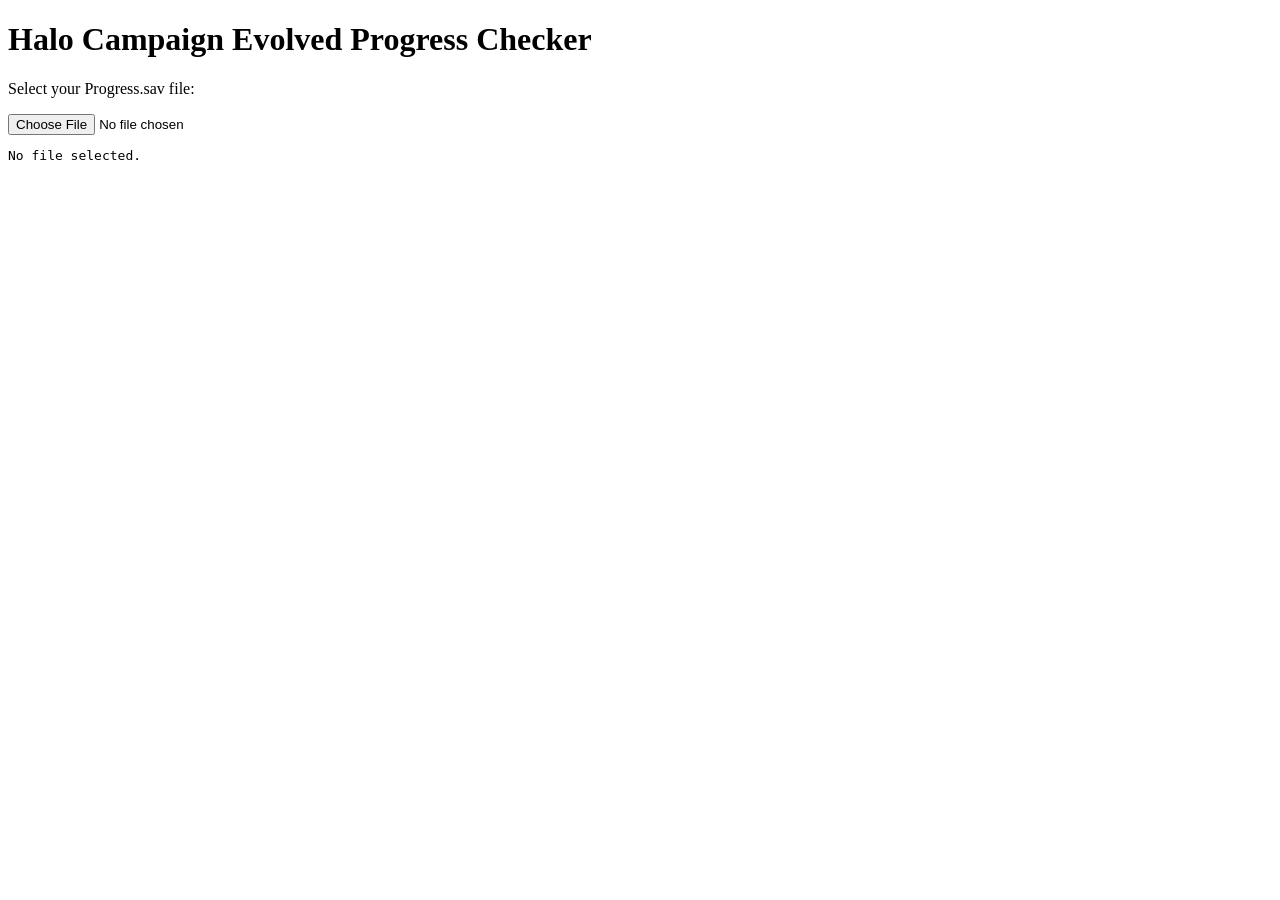
==== index.html @ 57144bbd "Add initial HTML structure for progress checker" ====
<!DOCTYPE html>
<html lang="en">
<head>
    <meta charset="UTF-8">
    <meta name="viewport" content="width=device-width, initial-scale=1.0">
    <title>Halo Campaign Evolved Progress Checker</title>
</head>
<body>
    <h1>Halo Campaign Evolved Progress Checker</h1>

    <p>Select your Progress.sav file:</p>

    <input type="file" id="saveFile" accept=".sav">

    <pre id="output">No file selected.</pre>

    <script>
        const input = document.getElementById("saveFile");
        const output = document.getElementById("output");

        input.addEventListener("change", () => {
            const file = input.files[0];

            if (!file) {
                output.textContent = "No file selected.";
                return;
            }

            output.textContent =
                `File loaded:\n` +
                `Name: ${file.name}\n` +
                `Size: ${file.size} bytes`;
        });
    </script>
</body>
</html>
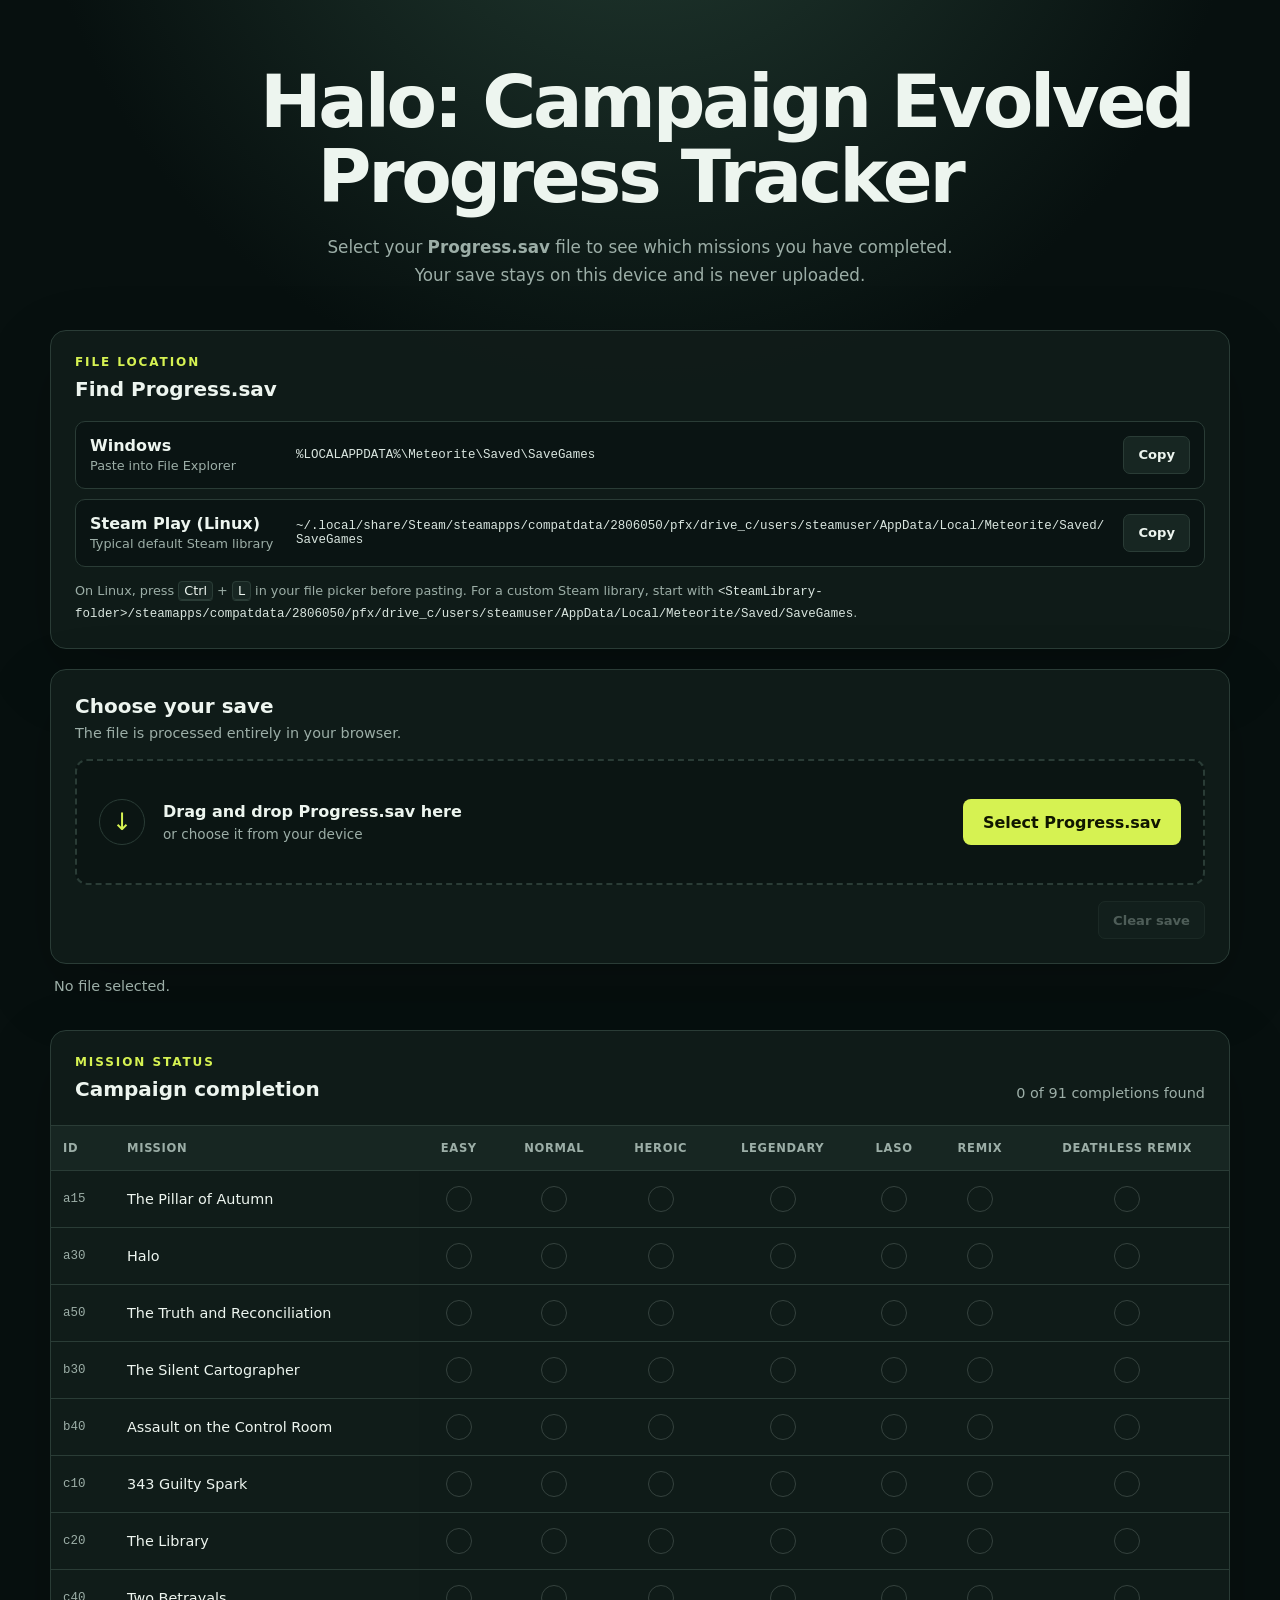
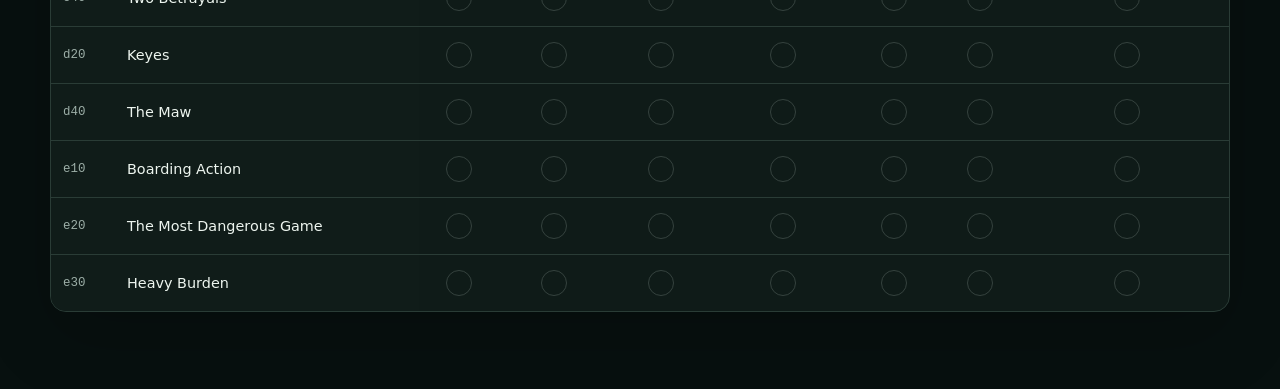
==== commit df867c57: "Created slim JS app with Unreal sav file parsing" ====
--- a/index.html
+++ b/index.html
@@ -3,34 +3,117 @@
 <head>
     <meta charset="UTF-8">
     <meta name="viewport" content="width=device-width, initial-scale=1.0">
-    <title>Halo Campaign Evolved Progress Checker</title>
+    <meta name="description" content="Check Halo: Campaign Evolved campaign progress from a local Progress.sav file.">
+    <title>Halo: Campaign Evolved Progress Tracker</title>
+    <link rel="stylesheet" href="style.css">
 </head>
 <body>
-    <h1>Halo Campaign Evolved Progress Checker</h1>
+    <main class="app-shell">
+        <header class="hero">
+            <h1>
+                <span class="title-line">Halo: Campaign Evolved</span>
+                <span class="title-line">Progress Tracker</span>
+            </h1>
+            <p class="intro">
+                Select your <strong>Progress.sav</strong> file to see which missions
+                you have completed. Your save stays on this device and is never uploaded.
+            </p>
+        </header>
 
-    <p>Select your Progress.sav file:</p>
+        <section class="save-locations" aria-labelledby="save-locations-heading">
+            <div class="section-heading">
+                <p class="eyebrow">File location</p>
+                <h2 id="save-locations-heading">Find Progress.sav</h2>
+            </div>
 
-    <input type="file" id="saveFile" accept=".sav">
+            <div class="path-list">
+                <div class="path-row">
+                    <div class="path-label">
+                        <strong>Windows</strong>
+                        <span>Paste into File Explorer</span>
+                    </div>
+                    <code>%LOCALAPPDATA%\Meteorite\Saved\SaveGames</code>
+                    <button class="copy-button" type="button" data-copy-value="%LOCALAPPDATA%\Meteorite\Saved\SaveGames">
+                        Copy
+                    </button>
+                </div>
 
-    <pre id="output">No file selected.</pre>
+                <div class="path-row">
+                    <div class="path-label">
+                        <strong>Steam Play (Linux)</strong>
+                        <span>Typical default Steam library</span>
+                    </div>
+                    <code>~/.local/share/Steam/steamapps/compatdata/2806050/pfx/drive_c/users/steamuser/AppData/Local/Meteorite/Saved/SaveGames</code>
+                    <button class="copy-button" type="button" data-copy-value="~/.local/share/Steam/steamapps/compatdata/2806050/pfx/drive_c/users/steamuser/AppData/Local/Meteorite/Saved/SaveGames">
+                        Copy
+                    </button>
+                </div>
+            </div>
 
-    <script>
-        const input = document.getElementById("saveFile");
-        const output = document.getElementById("output");
+            <p class="path-note">
+                On Linux, press <kbd>Ctrl</kbd> + <kbd>L</kbd> in your file picker before pasting.
+                For a custom Steam library, start with
+                <code>&lt;SteamLibrary-folder&gt;/steamapps/compatdata/2806050/pfx/drive_c/users/steamuser/AppData/Local/Meteorite/Saved/SaveGames</code>.
+            </p>
+        </section>
 
-        input.addEventListener("change", () => {
-            const file = input.files[0];
+        <section class="file-panel" aria-labelledby="save-file-heading">
+            <div class="file-panel-heading">
+                <h2 id="save-file-heading">Choose your save</h2>
+                <p class="hint">The file is processed entirely in your browser.</p>
+            </div>
 
-            if (!file) {
-                output.textContent = "No file selected.";
-                return;
-            }
+            <div id="dropZone" class="drop-zone">
+                <div class="drop-icon" aria-hidden="true">↓</div>
+                <div>
+                    <strong>Drag and drop Progress.sav here</strong>
+                    <p>or choose it from your device</p>
+                </div>
+                <label class="file-picker" for="saveFile">
+                    <span>Select Progress.sav</span>
+                    <input type="file" id="saveFile" accept=".sav,application/octet-stream">
+                </label>
+            </div>
 
-            output.textContent =
-                `File loaded:\n` +
-                `Name: ${file.name}\n` +
-                `Size: ${file.size} bytes`;
-        });
-    </script>
+            <button id="clearSave" class="clear-button" type="button" disabled>
+                Clear save
+            </button>
+        </section>
+
+        <p id="status" class="status" role="status" aria-live="polite">
+            No file selected.
+        </p>
+
+        <section class="results" aria-labelledby="results-heading">
+            <div class="results-heading">
+                <div>
+                    <p class="eyebrow">Mission status</p>
+                    <h2 id="results-heading">Campaign completion</h2>
+                </div>
+                <p id="summary" class="summary">0 of 91 completions found</p>
+            </div>
+
+            <div class="table-wrap">
+                <table>
+                    <thead>
+                        <tr>
+                            <th scope="col">ID</th>
+                            <th scope="col">Mission</th>
+                            <th scope="col">Easy</th>
+                            <th scope="col">Normal</th>
+                            <th scope="col">Heroic</th>
+                            <th scope="col">Legendary</th>
+                            <th scope="col">LASO</th>
+                            <th scope="col">Remix</th>
+                            <th scope="col">Deathless Remix</th>
+                        </tr>
+                    </thead>
+                    <tbody id="missionRows"></tbody>
+                </table>
+            </div>
+        </section>
+    </main>
+
+    <script src="app.js"></script>
 </body>
 </html>
--- a/style.css
+++ b/style.css
@@ -0,0 +1,419 @@
+:root {
+    color-scheme: dark;
+    --background: #07100f;
+    --panel: #101c19;
+    --panel-light: #172622;
+    --line: #2a3c36;
+    --text: #edf5ef;
+    --muted: #9caea7;
+    --accent: #d6f252;
+    --accent-dark: #192600;
+    --incomplete: #35423e;
+    font-family: Inter, ui-sans-serif, system-ui, -apple-system, BlinkMacSystemFont, "Segoe UI", sans-serif;
+}
+
+* {
+    box-sizing: border-box;
+}
+
+body {
+    min-width: 320px;
+    min-height: 100vh;
+    margin: 0;
+    color: var(--text);
+    background:
+        radial-gradient(circle at 50% -10%, #233c32 0, transparent 38rem),
+        var(--background);
+}
+
+.app-shell {
+    width: min(1180px, calc(100% - 32px));
+    margin: 0 auto;
+    padding: 64px 0 80px;
+}
+
+.hero {
+    max-width: 760px;
+    margin: 0 auto 40px;
+    text-align: center;
+}
+
+.eyebrow {
+    margin: 0 0 8px;
+    color: var(--accent);
+    font-size: 0.75rem;
+    font-weight: 800;
+    letter-spacing: 0.16em;
+    text-transform: uppercase;
+}
+
+h1,
+h2,
+p {
+    margin-top: 0;
+}
+
+h1 {
+    margin-bottom: 20px;
+    font-size: clamp(1.65rem, 6vw, 4.6rem);
+    line-height: 1.02;
+    letter-spacing: -0.045em;
+}
+
+.title-line {
+    display: block;
+    white-space: nowrap;
+}
+
+h2 {
+    margin-bottom: 0;
+    font-size: 1.25rem;
+}
+
+.intro {
+    max-width: 640px;
+    margin: 0 auto;
+    color: var(--muted);
+    font-size: 1.05rem;
+    line-height: 1.65;
+}
+
+.save-locations,
+.file-panel,
+.results {
+    border: 1px solid var(--line);
+    border-radius: 16px;
+    background: rgba(16, 28, 25, 0.94);
+    box-shadow: 0 24px 70px rgba(0, 0, 0, 0.2);
+}
+
+.save-locations {
+    margin-bottom: 20px;
+    padding: 24px;
+}
+
+.section-heading {
+    margin-bottom: 20px;
+}
+
+.path-list {
+    display: grid;
+    gap: 10px;
+}
+
+.path-row {
+    display: grid;
+    grid-template-columns: 190px minmax(0, 1fr) auto;
+    align-items: center;
+    gap: 16px;
+    padding: 14px;
+    border: 1px solid var(--line);
+    border-radius: 10px;
+    background: rgba(7, 16, 15, 0.55);
+}
+
+.path-label {
+    display: grid;
+    gap: 3px;
+}
+
+.path-label span,
+.path-note {
+    color: var(--muted);
+    font-size: 0.8rem;
+}
+
+.path-row code,
+.path-note code {
+    overflow-wrap: anywhere;
+    color: #d9e5df;
+    font-family: ui-monospace, SFMono-Regular, Menlo, Consolas, monospace;
+    font-size: 0.78rem;
+}
+
+.path-note {
+    margin: 14px 0 0;
+    line-height: 1.6;
+}
+
+kbd {
+    padding: 1px 5px;
+    border: 1px solid var(--line);
+    border-radius: 4px;
+    color: var(--text);
+    background: var(--panel-light);
+    box-shadow: 0 1px 0 var(--line);
+    font: inherit;
+}
+
+.copy-button,
+.clear-button {
+    min-height: 38px;
+    padding: 0 14px;
+    border: 1px solid var(--line);
+    border-radius: 7px;
+    color: var(--text);
+    background: var(--panel-light);
+    font: inherit;
+    font-size: 0.82rem;
+    font-weight: 750;
+    cursor: pointer;
+}
+
+.copy-button:hover,
+.clear-button:not(:disabled):hover {
+    border-color: var(--muted);
+}
+
+.copy-button:focus-visible,
+.clear-button:focus-visible {
+    outline: 3px solid rgba(214, 242, 82, 0.35);
+    outline-offset: 2px;
+}
+
+.file-panel {
+    padding: 24px;
+}
+
+.file-panel-heading {
+    margin-bottom: 18px;
+}
+
+.hint {
+    margin: 7px 0 0;
+    color: var(--muted);
+    font-size: 0.9rem;
+}
+
+.drop-zone {
+    display: flex;
+    align-items: center;
+    gap: 18px;
+    min-height: 126px;
+    padding: 22px;
+    border: 2px dashed var(--line);
+    border-radius: 12px;
+    background: rgba(7, 16, 15, 0.45);
+    transition: border-color 140ms ease, background 140ms ease;
+}
+
+.drop-zone.is-dragging {
+    border-color: var(--accent);
+    background: rgba(214, 242, 82, 0.08);
+}
+
+.drop-zone > div:nth-child(2) {
+    flex: 1 1 auto;
+}
+
+.drop-zone p {
+    margin: 5px 0 0;
+    color: var(--muted);
+    font-size: 0.85rem;
+}
+
+.drop-icon {
+    display: grid;
+    flex: 0 0 auto;
+    width: 46px;
+    height: 46px;
+    place-items: center;
+    border: 1px solid var(--line);
+    border-radius: 50%;
+    color: var(--accent);
+    font-size: 1.5rem;
+}
+
+.file-picker {
+    display: inline-flex;
+    flex: 0 0 auto;
+    align-items: center;
+    justify-content: center;
+    min-height: 46px;
+    padding: 0 20px;
+    border-radius: 8px;
+    color: #101600;
+    background: var(--accent);
+    font-weight: 800;
+    cursor: pointer;
+    transition: transform 140ms ease, filter 140ms ease;
+}
+
+.clear-button {
+    display: block;
+    margin: 16px 0 0 auto;
+    color: var(--muted);
+}
+
+.clear-button:disabled {
+    cursor: not-allowed;
+    opacity: 0.45;
+}
+
+.file-picker:hover {
+    filter: brightness(1.08);
+    transform: translateY(-1px);
+}
+
+.file-picker:focus-within {
+    outline: 3px solid rgba(214, 242, 82, 0.35);
+    outline-offset: 3px;
+}
+
+.file-picker input {
+    position: absolute;
+    width: 1px;
+    height: 1px;
+    overflow: hidden;
+    clip: rect(0, 0, 0, 0);
+    white-space: nowrap;
+    clip-path: inset(50%);
+}
+
+.status {
+    min-height: 24px;
+    margin: 14px 4px 28px;
+    color: var(--muted);
+    font-size: 0.9rem;
+}
+
+.status.error {
+    color: #ff9f95;
+}
+
+.results {
+    overflow: hidden;
+}
+
+.results-heading {
+    display: flex;
+    align-items: end;
+    justify-content: space-between;
+    gap: 20px;
+    padding: 24px;
+    border-bottom: 1px solid var(--line);
+}
+
+.summary {
+    margin: 0;
+    color: var(--muted);
+    font-size: 0.9rem;
+}
+
+.table-wrap {
+    overflow-x: auto;
+}
+
+table {
+    width: 100%;
+    border-collapse: collapse;
+    font-size: 0.9rem;
+}
+
+th,
+td {
+    padding: 15px 12px;
+    border-bottom: 1px solid var(--line);
+    text-align: center;
+    white-space: nowrap;
+}
+
+th {
+    color: var(--muted);
+    background: var(--panel-light);
+    font-size: 0.72rem;
+    letter-spacing: 0.06em;
+    text-transform: uppercase;
+}
+
+th:first-child,
+td:first-child,
+th:nth-child(2),
+td:nth-child(2) {
+    position: sticky;
+    z-index: 1;
+    text-align: left;
+    background: var(--panel);
+}
+
+th:first-child,
+td:first-child {
+    left: 0;
+    width: 64px;
+    min-width: 64px;
+}
+
+th:nth-child(2),
+td:nth-child(2) {
+    left: 64px;
+    min-width: 230px;
+}
+
+th:first-child,
+th:nth-child(2) {
+    z-index: 2;
+    background: var(--panel-light);
+}
+
+tbody tr:last-child td {
+    border-bottom: 0;
+}
+
+.mission-id {
+    color: var(--muted);
+    font-family: ui-monospace, SFMono-Regular, Menlo, Consolas, monospace;
+    font-size: 0.78rem;
+}
+
+.completion-mark {
+    display: inline-grid;
+    width: 26px;
+    height: 26px;
+    place-items: center;
+    border: 1px solid var(--incomplete);
+    border-radius: 50%;
+    color: transparent;
+    font-weight: 900;
+}
+
+.completion-mark.complete {
+    border-color: var(--accent);
+    color: var(--accent-dark);
+    background: var(--accent);
+}
+
+@media (max-width: 650px) {
+    .app-shell {
+        width: min(100% - 20px, 1180px);
+        padding-top: 40px;
+    }
+
+    .file-panel,
+    .results-heading {
+        align-items: stretch;
+        flex-direction: column;
+    }
+
+    .path-row {
+        grid-template-columns: minmax(0, 1fr) auto;
+    }
+
+    .path-row code {
+        grid-column: 1 / -1;
+        grid-row: 2;
+    }
+
+    .drop-zone {
+        align-items: stretch;
+        flex-direction: column;
+        text-align: center;
+    }
+
+    .drop-icon {
+        margin: 0 auto;
+    }
+
+    .file-picker {
+        width: 100%;
+    }
+}
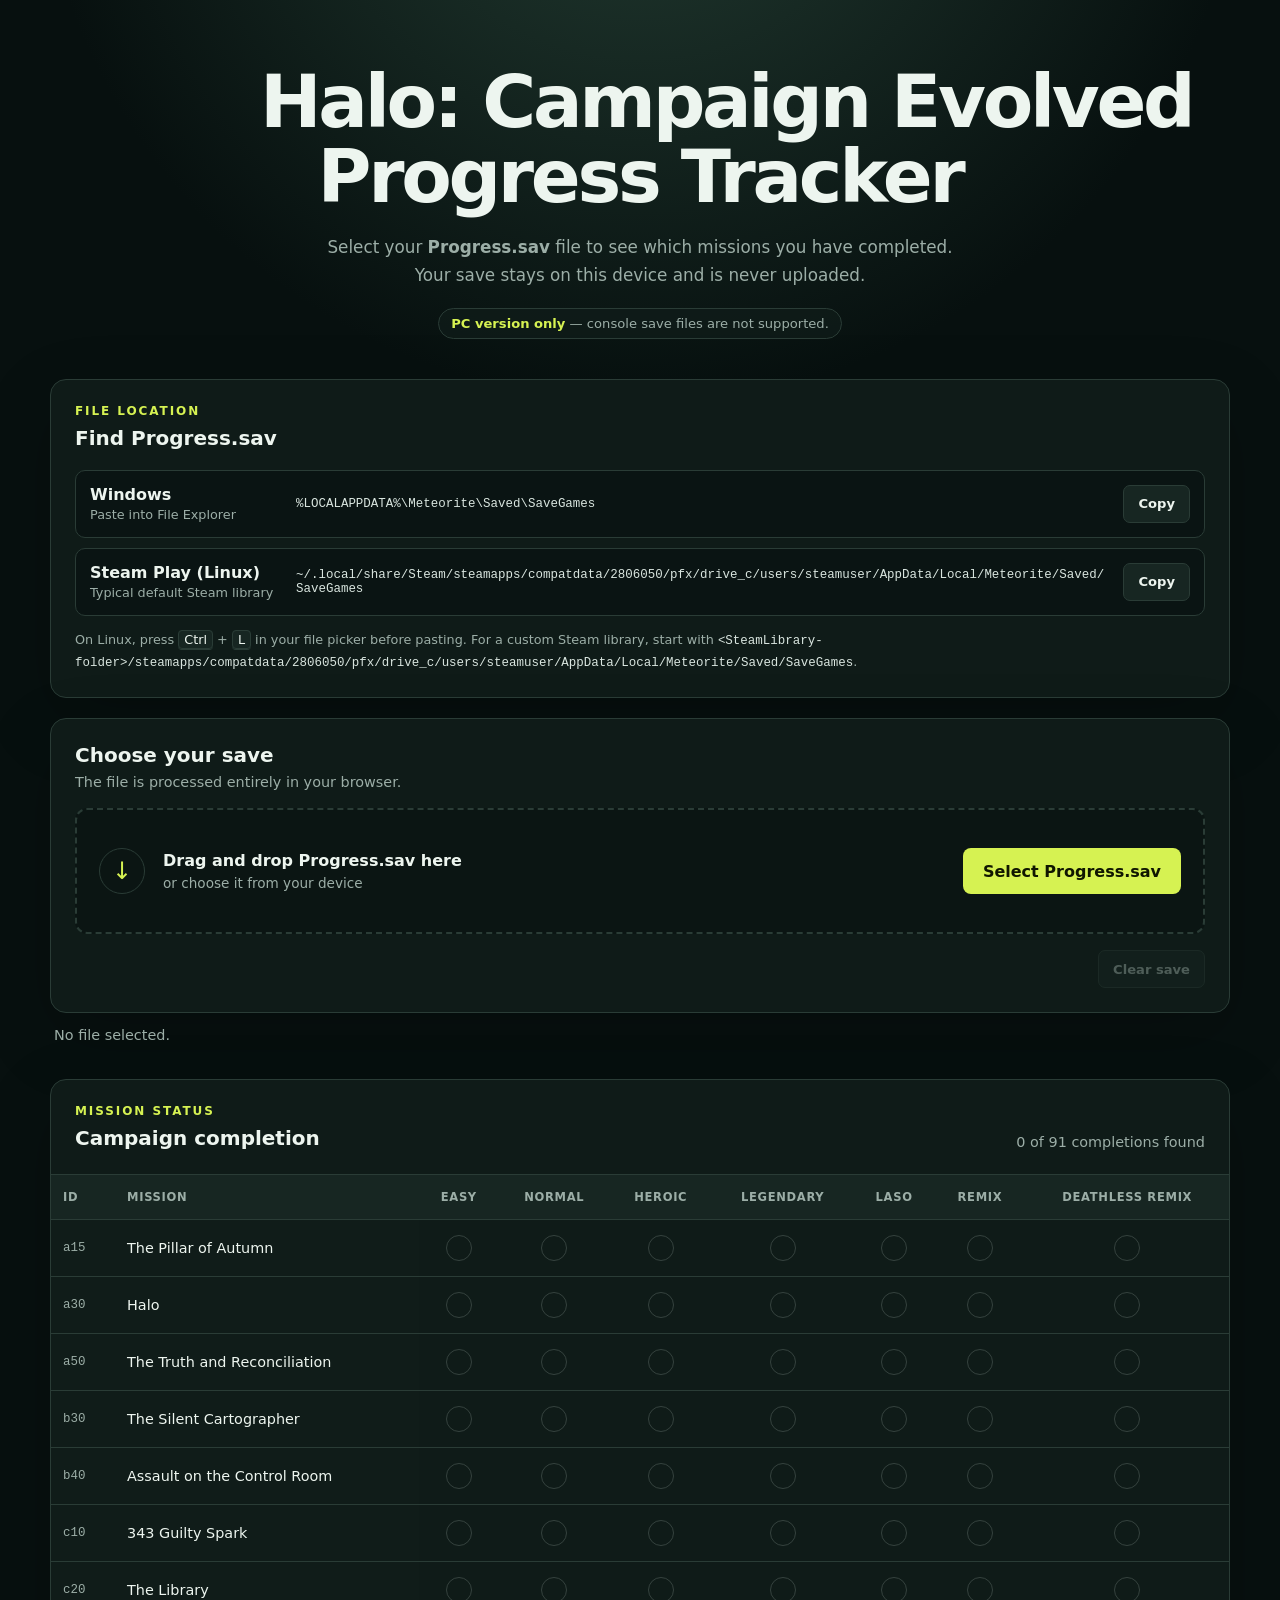
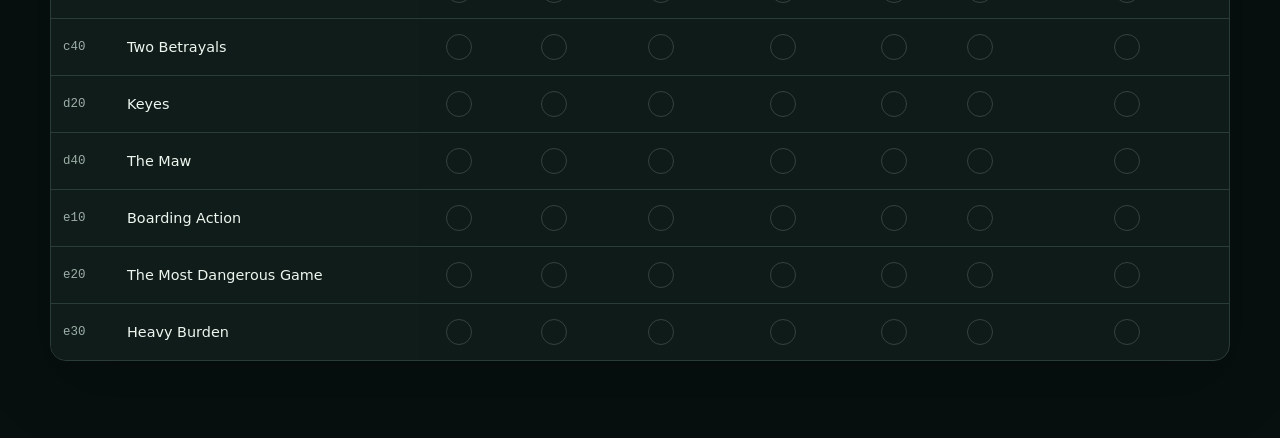
==== commit 525827e3: "Added disclaimer for pc only support" ====
--- a/index.html
+++ b/index.html
@@ -18,6 +18,7 @@
                 Select your <strong>Progress.sav</strong> file to see which missions
                 you have completed. Your save stays on this device and is never uploaded.
             </p>
+            <p class="platform-notice"><strong>PC version only</strong> — console save files are not supported.</p>
         </header>
 
         <section class="save-locations" aria-labelledby="save-locations-heading">
--- a/style.css
+++ b/style.css
@@ -76,6 +76,21 @@
     color: var(--muted);
     font-size: 1.05rem;
     line-height: 1.65;
+}
+
+.platform-notice {
+    display: inline-block;
+    margin: 18px auto 0;
+    padding: 7px 12px;
+    border: 1px solid var(--line);
+    border-radius: 999px;
+    color: var(--muted);
+    background: rgba(16, 28, 25, 0.72);
+    font-size: 0.82rem;
+}
+
+.platform-notice strong {
+    color: var(--accent);
 }
 
 .save-locations,
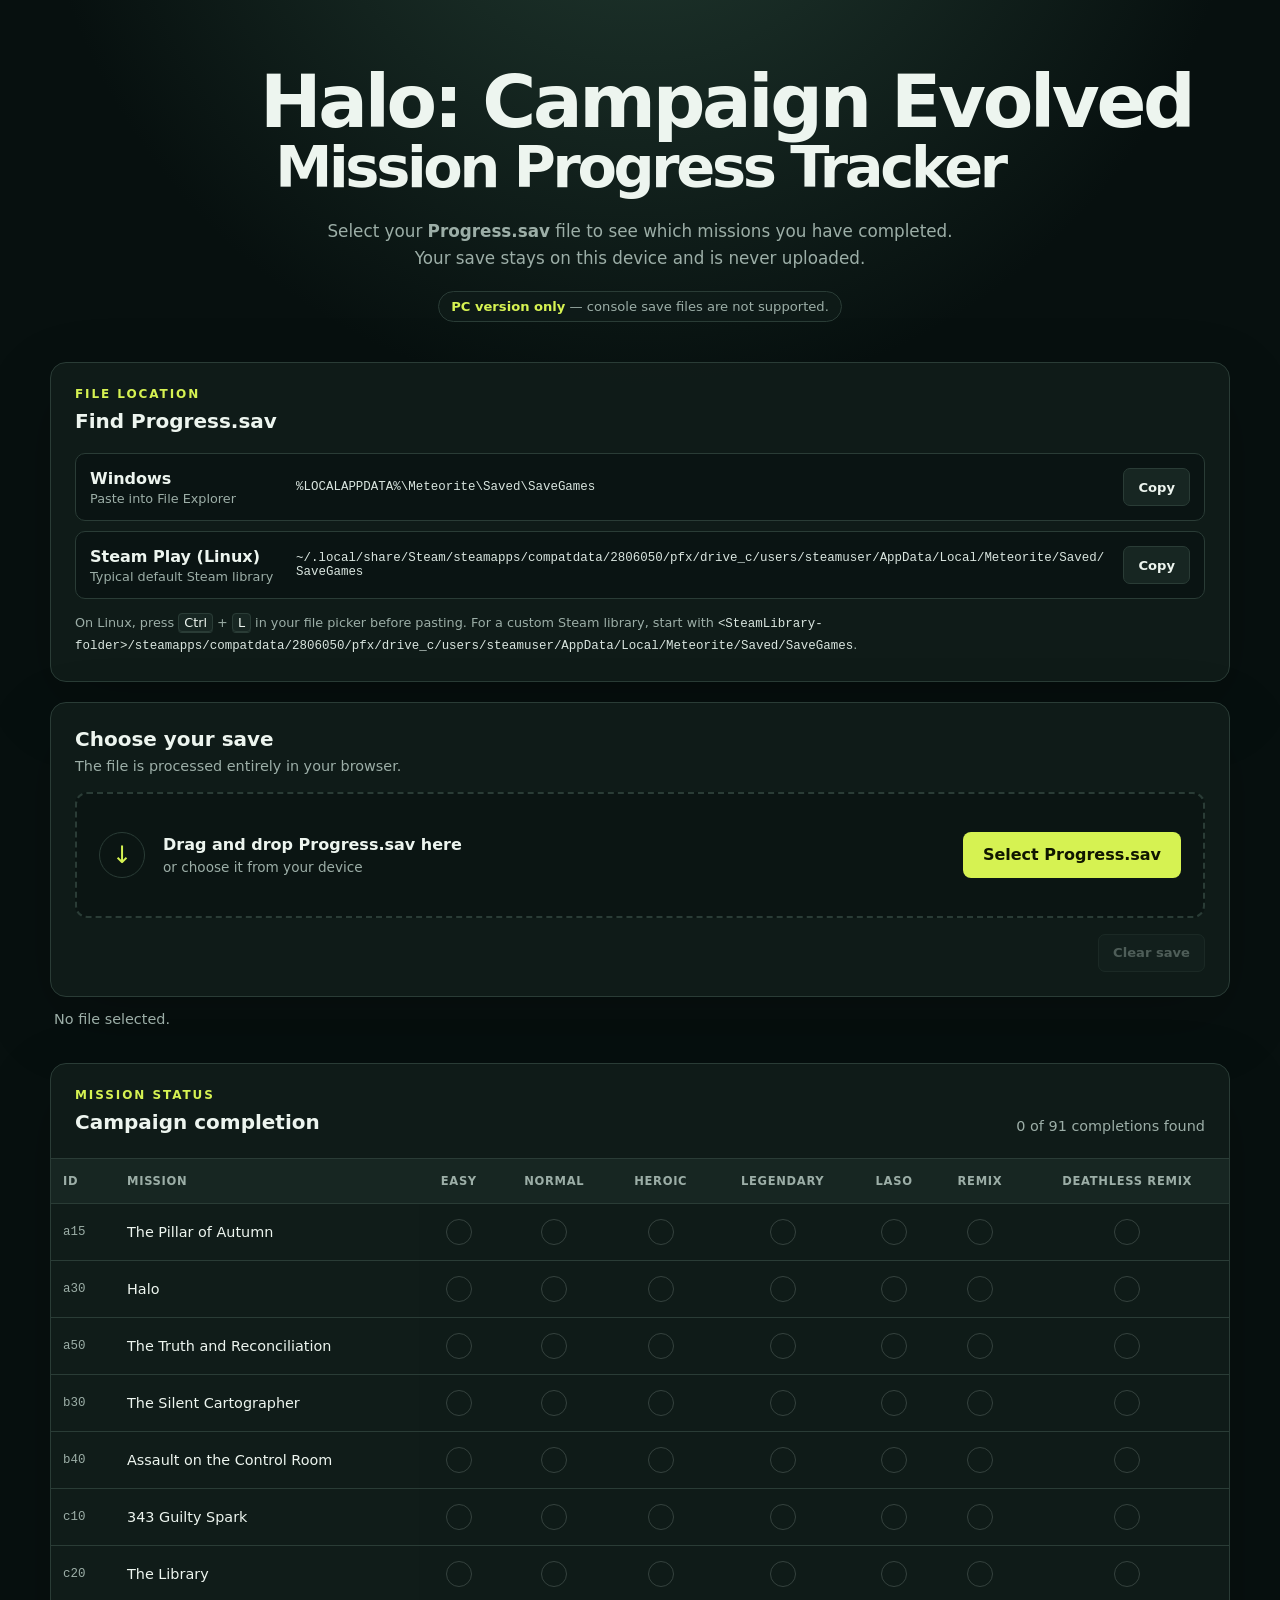
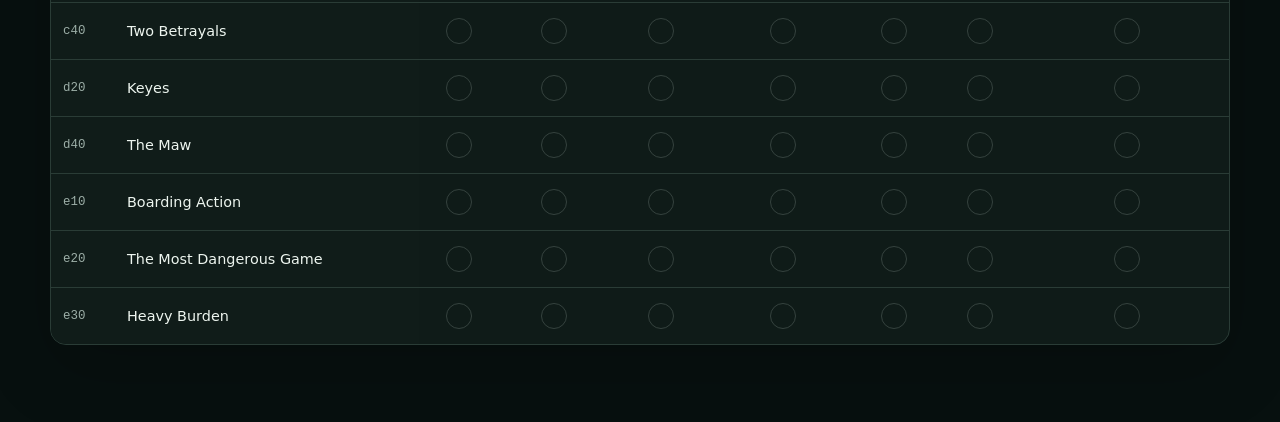
==== commit 9b99bfd1: "Naming and styling changes" ====
--- a/index.html
+++ b/index.html
@@ -4,7 +4,7 @@
     <meta charset="UTF-8">
     <meta name="viewport" content="width=device-width, initial-scale=1.0">
     <meta name="description" content="Check Halo: Campaign Evolved campaign progress from a local Progress.sav file.">
-    <title>Halo: Campaign Evolved Progress Tracker</title>
+    <title>Halo: Campaign Evolved Mission Progress Tracker</title>
     <link rel="stylesheet" href="style.css">
 </head>
 <body>
@@ -12,11 +12,12 @@
         <header class="hero">
             <h1>
                 <span class="title-line">Halo: Campaign Evolved</span>
-                <span class="title-line">Progress Tracker</span>
+                <span class="title-line title-line-secondary">Mission Progress Tracker</span>
             </h1>
             <p class="intro">
                 Select your <strong>Progress.sav</strong> file to see which missions
-                you have completed. Your save stays on this device and is never uploaded.
+                you have completed.<br>
+                Your save stays on this device and is never uploaded.
             </p>
             <p class="platform-notice"><strong>PC version only</strong> — console save files are not supported.</p>
         </header>
--- a/style.css
+++ b/style.css
@@ -63,6 +63,10 @@
 .title-line {
     display: block;
     white-space: nowrap;
+}
+
+.title-line-secondary {
+    font-size: 0.78em;
 }
 
 h2 {
